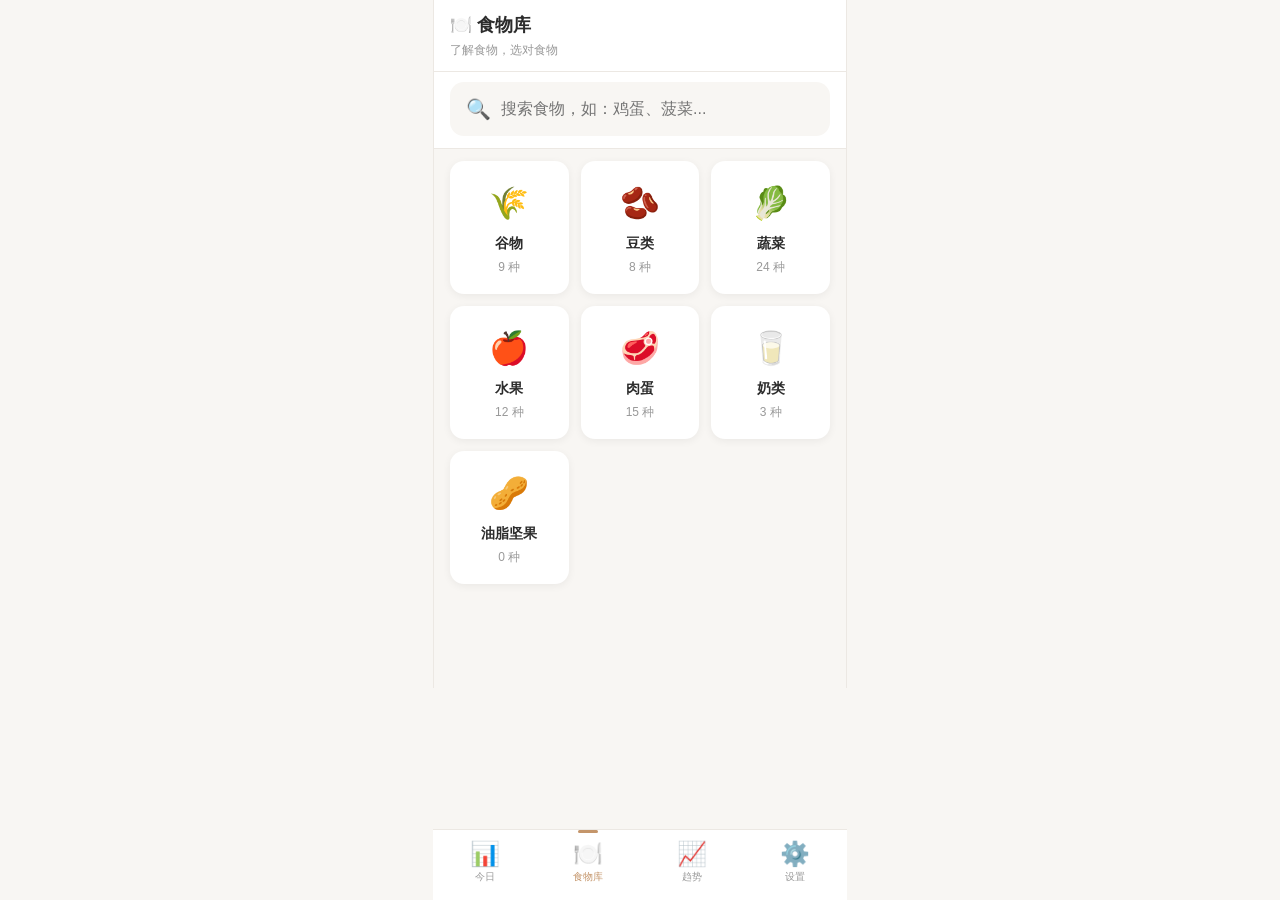
==== foods.html @ f94d0b9c "feat: foods library redesign + data validation - Redesigned foods.html: category cards with counts, " ====
<!DOCTYPE html>
<html lang="zh-CN">
<head>
<meta charset="UTF-8">
<meta name="viewport" content="width=device-width, initial-scale=1.0, maximum-scale=1.0, user-scalable=no">
<meta name="theme-color" content="#c4956a">
<link rel="manifest" href="./manifest.json">
<link rel="stylesheet" href="./src/common.css">
<title>母亲膳食管家 - 食物库</title>
<style>
.search-bar {
  background: var(--card);
  padding: 10px 16px 12px;
  border-bottom: 1px solid var(--border);
}
.search-input-wrap {
  display: flex; align-items: center; background: var(--bg);
  border-radius: 14px; padding: 12px 16px; gap: 10px;
}
.search-input-wrap .icon { font-size: 20px; color: var(--text-light); }
.search-input-wrap input {
  flex: 1; border: none; background: transparent;
  font-size: 16px; font-family: inherit; outline: none;
}
.content-area { padding: 12px 16px 24px; }

.cat-grid { display: grid; grid-template-columns: repeat(3, 1fr); gap: 12px; }
.cat-card {
  background: var(--card); border-radius: 14px; padding: 16px 10px;
  text-align: center; cursor: pointer; border: 2px solid transparent;
  transition: all 0.2s; box-shadow: var(--shadow);
}
.cat-card:active { transform: scale(0.97); }
.cat-card .emoji { font-size: 32px; display: block; margin-bottom: 6px; }
.cat-card .name { font-size: 14px; font-weight: 600; margin-bottom: 4px; }
.cat-card .count { font-size: 12px; color: var(--text-light); }

.list-header {
  display: flex; align-items: center; gap: 8px; margin-bottom: 12px;
}
.list-header button {
  background: var(--bg); border: none; padding: 8px 14px;
  border-radius: 10px; font-size: 14px; color: var(--text);
  cursor: pointer; font-family: inherit;
}
.list-header .cat-name { font-size: 15px; font-weight: 600; }

.filter-bar {
  display: flex; gap: 8px; margin-bottom: 14px; flex-wrap: wrap;
}
.filter-pill {
  padding: 8px 14px; border-radius: 18px; border: 1px solid var(--border);
  background: var(--bg); font-size: 13px; cursor: pointer;
  font-family: inherit; transition: all 0.2s; white-space: nowrap;
  display: flex; align-items: center; gap: 4px;
}
.filter-pill.active {
  background: var(--primary); color: white; border-color: var(--primary); font-weight: 600;
}
.filter-pill .arrow { font-size: 11px; }
.filter-explain {
  font-size: 12px; color: var(--text-light); margin-bottom: 12px;
  padding: 8px 12px; background: var(--primary-light); border-radius: 8px;
}

.food-card {
  background: var(--card); border-radius: 16px; padding: 16px;
  margin-bottom: 12px; box-shadow: var(--shadow); cursor: pointer;
  transition: transform 0.2s;
}
.food-card:active { transform: scale(0.98); }
.food-card-top { display: flex; justify-content: space-between; align-items: flex-start; margin-bottom: 8px; }
.food-name { font-size: 16px; font-weight: 700; }
.food-kcal { font-size: 13px; color: var(--text-light); text-align: right; }
.food-kcal .num { font-size: 16px; font-weight: 600; color: var(--text); display: block; }

.food-badges { display: flex; gap: 5px; flex-wrap: wrap; margin-bottom: 6px; }
.food-badge {
  font-size: 11px; padding: 2px 8px; border-radius: 9px;
  background: var(--bg); color: var(--text-light);
}
.food-badge.danger { background: #ffebee; color: var(--danger); font-weight: 600; }
.food-badge.warning { background: #fff3e0; color: var(--warning); font-weight: 600; }
.food-badge.safe { background: #e8f5e9; color: var(--safe); font-weight: 600; }

.food-select-btn {
  display: inline-block; padding: 8px 16px; border-radius: 14px;
  background: var(--primary); color: white; border: none;
  font-size: 14px; font-weight: 600; cursor: pointer; font-family: inherit;
  margin-top: 8px;
}
.food-select-btn:active { background: var(--primary-dark); }
.food-bars { display: flex; gap: 3px; align-items: flex-end; height: 22px; }
.food-bar { flex: 1; border-radius: 3px 3px 0 0; max-width: 30px; transition: height 0.3s; }
.food-bar-legend { display: flex; gap: 3px; margin-top: 4px; } .food-bar-legend span { flex: 1; max-width: 30px; text-align: center; font-size: 10px; color: var(--text-light); }

.empty-state { text-align: center; padding: 40px 20px; color: var(--text-light); }
.empty-state .icon { font-size: 48px; margin-bottom: 12px; }
.empty-state p { font-size: 14px; }

/* Food detail modal */
.modal-overlay {
  position: fixed; inset: 0; background: rgba(0,0,0,0.5); z-index: 200;
  display: flex; align-items: flex-end; justify-content: center;
  opacity: 0; visibility: hidden; transition: all 0.3s;
}
.modal-overlay.show { opacity: 1; visibility: visible; }
.modal-content {
  background: var(--card); border-radius: 24px 24px 0 0; width: 100%;
  max-height: 85vh; overflow-y: auto; padding: 20px 16px 32px;
  transform: translateY(100%); transition: transform 0.3s ease;
}
.modal-overlay.show .modal-content { transform: translateY(0); }
.modal-header { display: flex; justify-content: space-between; align-items: center; margin-bottom: 20px; }
.modal-title { font-size: 18px; font-weight: 700; }
.modal-close {
  width: 36px; height: 36px; border-radius: 50%; background: var(--bg);
  border: none; font-size: 20px; cursor: pointer;
  display: flex; align-items: center; justify-content: center;
}
.nutrient-detail-list { margin-bottom: 20px; }
.nutrient-detail-item {
  display: flex; justify-content: space-between; align-items: center;
  padding: 12px 0; border-bottom: 1px solid var(--border);
}
.nutrient-detail-item:last-child { border-bottom: none; }
.nutrient-detail-name { display: flex; align-items: center; gap: 8px; font-size: 15px; }
.nutrient-detail-value { font-size: 15px; color: var(--text-light); }
.nutrient-detail-value .num { font-weight: 700; color: var(--text); }

/* New food search */
.new-food-form {
  background: var(--card); border-radius: 16px; padding: 20px; box-shadow: var(--shadow);
}
.new-food-form h3 { font-size: 16px; margin-bottom: 14px; }
.form-row { display: flex; align-items: center; gap: 10px; margin-bottom: 12px; }
.form-row label { font-size: 14px; width: 60px; flex-shrink: 0; color: var(--text-light); }
.form-row input {
  flex: 1; padding: 10px 12px; border: 1px solid var(--border);
  border-radius: 10px; font-size: 15px; font-family: inherit;
}
.btn-row { display: flex; gap: 10px; margin-top: 16px; }
.btn-row button {
  flex: 1; padding: 14px; border-radius: 14px; border: none;
  font-size: 16px; font-weight: 600; cursor: pointer; font-family: inherit;
}
.btn-calc { background: var(--primary); color: white; }
.btn-reset { background: var(--bg); color: var(--text); }
.result-preview {
  background: var(--bg); border-radius: 14px; padding: 16px; margin-top: 16px;
}
.result-preview h4 { font-size: 14px; margin-bottom: 10px; color: var(--text-light); }
.result-grid { display: grid; grid-template-columns: repeat(3, 1fr); gap: 8px; }
.result-item { text-align: center; padding: 10px 4px; background: var(--card); border-radius: 10px; }
.result-item .val { font-size: 16px; font-weight: 700; }
.result-item .lbl { font-size: 11px; color: var(--text-light); margin-top: 2px; }

@media (min-width: 768px) {
  .modal-overlay { align-items: center; }
  .modal-content { border-radius: 24px; max-width: 400px; max-height: 90vh; }
}
</style>
</head>
<body>

<div class="header">
  <div class="header-title">🍽️ 食物库</div>
  <div class="header-sub" id="headerSub">了解食物，选对食物</div>
</div>

<div class="search-bar">
  <div class="search-input-wrap">
    <span class="icon">🔍</span>
    <input type="text" id="searchInput" placeholder="搜索食物，如：鸡蛋、菠菜..." oninput="onSearch(this.value)">
  </div>
</div>

<div class="content-area" id="contentArea"></div>

<div class="modal-overlay" id="foodModal" onclick="closeModal(event)">
  <div class="modal-content" onclick="event.stopPropagation()">
    <div class="modal-header">
      <div class="modal-title" id="modalTitle">食物详情</div>
      <button class="modal-close" onclick="closeModal()">✕</button>
    </div>
    <div id="modalBody"></div>
  </div>
</div>

<div class="tab-bar">
  <button class="tab-item" onclick="goPage('index.html')"><span class="icon">📊</span>今日</button>
  <button class="tab-item active" onclick="goPage('foods.html')"><span class="icon">🍽️</span>食物库</button>
  <button class="tab-item" onclick="goPage('stats.html')"><span class="icon">📈</span>趋势</button>
  <button class="tab-item" onclick="goPage('settings.html')"><span class="icon">⚙️</span>设置</button>
</div>

<script src="./src/db.js" defer></script>
<script src="./src/foods_data.js" defer></script>
<script src="./src/common.js" defer></script>
<script src="./src/data-service.js" defer></script>
<script>
let escapeHtml, goPage, getCategoryName, CATEGORY_ICONS;
let DataService;

let allFoods = [];
let currentLimits = {};
let currentCategory = null;  // null = showing category grid
let activeFilter = null;     // 'kidney' | 'oxalate' | 'purine' | 'potassium' | null
let sortAsc = false;         // sort direction
let searchKeyword = '';
let selectMode = false;
let recentFoodIds = new Set(); // IDs of foods eaten in last 30 days

function CATEGORY_MAP() {
  return { '谷物':'grain', '豆类':'beans', '蔬菜':'vegetable', '水果':'fruit', '肉蛋':'meat', '奶类':'dairy', '油脂坚果':'nuts' };
}

function kidneyScore(food) {
  const ox = (food.oxalate_mg || 0) / 200 * 50;
  const ph = (food.phosphorus_mg || 0) / 300 * 30;
  const pu = (food.purine_mg || 0) / 200 * 20;
  return Math.round(ox + ph + pu);
}

function getBadges(food) {
  const b = [];
  if ((food.oxalate_mg || 0) >= 100) b.push({ t: '高草酸', c: 'danger' });
  if ((food.purine_mg || 0) >= 150) b.push({ t: '高嘌呤', c: 'danger' });
  if ((food.potassium_mg || 0) >= 300) b.push({ t: '高钾', c: 'warning' });
  if ((food.phosphorus_mg || 0) >= 200) b.push({ t: '高磷', c: 'warning' });
  const isGood = (food.oxalate_mg || 0) < 50 && (food.purine_mg || 0) < 100 && (food.phosphorus_mg || 0) < 150;
  if (isGood) b.push({ t: '护肾', c: 'safe' });
  return b;
}

async function onSearch(value) {
  searchKeyword = value.trim();
  await render();
}

function selectCategory(catId) {
  currentCategory = catId;
  activeFilter = null;
  sortAsc = false;
  render();
}

function backToCategories() {
  currentCategory = null;
  activeFilter = null;
  sortAsc = false;
  searchKeyword = '';
  document.getElementById('searchInput').value = '';
  render();
}

function toggleFilter(filterId) {
  if (activeFilter === filterId) {
    sortAsc = !sortAsc;
  } else {
    activeFilter = filterId;
    sortAsc = (filterId === 'kidney');
  }
  render();
}

function clearFilter() {
  activeFilter = null;
  sortAsc = false;
  render();
}

async function render() {
  const container = document.getElementById('contentArea');
  if (!allFoods.length) {
    allFoods = await DataService.getFoods();
    const recents = await DataService.getRecentFoods({ days: 30 });
    recentFoodIds = new Set(recents.map(r => r.food.id));
  }

  // Search with no local results -> API
  if (searchKeyword) {
    const kw = searchKeyword.toLowerCase();
    const matches = allFoods.filter(f => f.name.toLowerCase().includes(kw));
    if (matches.length === 0) {
      await renderNewFoodSearch(container, searchKeyword);
      return;
    }
    // Filter and prioritize not-recently-eaten
    const sorted = [...matches].sort((a, b) => {
      const aRecent = recentFoodIds.has(a.id) ? 1 : 0;
      const bRecent = recentFoodIds.has(b.id) ? 1 : 0;
      return aRecent - bRecent;
    });
    if (currentCategory) {
      const catId = getCategoryName ? getCategoryName(currentCategory) : currentCategory;
      currentCategory = null; // show all matching, not category-filtered
    }
    activeFilter = null;
    container.innerHTML = renderFoodList(sorted);
    return;
  }

  // Showing category grid
  if (!currentCategory) {
    const cats = ['grain', 'beans', 'vegetable', 'fruit', 'meat', 'dairy', 'nuts'];
    const cm = CATEGORY_MAP();
    const counts = {};
    allFoods.forEach(f => {
      const cid = f.category_id || cm[f.category] || f.category;
      counts[cid] = (counts[cid] || 0) + 1;
    });
    const icons = CATEGORY_ICONS || {};
    const getName = getCategoryName || (id => id);
    container.innerHTML = `
      <div class="cat-grid">
        ${cats.map(cid => `
          <div class="cat-card" onclick="selectCategory('${escapeHtml(cid)}')">
            <span class="emoji">${escapeHtml(icons[cid] || '🍽️')}</span>
            <div class="name">${escapeHtml(getName(cid))}</div>
            <div class="count">${counts[cid] || 0} 种</div>
          </div>
        `).join('')}
      </div>
    `;
    return;
  }

  // Showing food list within a category
  const cm = CATEGORY_MAP();
  let foods = allFoods.filter(f => {
    const cid = f.category_id || cm[f.category] || f.category;
    return cid === currentCategory;
  });

  const getName = getCategoryName || (id => id);
  const icons = CATEGORY_ICONS || {};

  // Apply filter
  if (activeFilter === 'kidney') {
    foods = foods.filter(f => (f.oxalate_mg || 0) < 50 && (f.purine_mg || 0) < 100 && (f.phosphorus_mg || 0) < 150);
    foods.sort((a, b) => sortAsc ? kidneyScore(b) - kidneyScore(a) : kidneyScore(a) - kidneyScore(b));
  } else if (activeFilter === 'oxalate') {
    foods = foods.filter(f => (f.oxalate_mg || 0) >= 100);
    foods.sort((a, b) => sortAsc ? (a.oxalate_mg || 0) - (b.oxalate_mg || 0) : (b.oxalate_mg || 0) - (a.oxalate_mg || 0));
  } else if (activeFilter === 'purine') {
    foods = foods.filter(f => (f.purine_mg || 0) >= 150);
    foods.sort((a, b) => sortAsc ? (a.purine_mg || 0) - (b.purine_mg || 0) : (b.purine_mg || 0) - (a.purine_mg || 0));
  } else if (activeFilter === 'potassium') {
    foods = foods.filter(f => (f.potassium_mg || 0) >= 300);
    foods.sort((a, b) => sortAsc ? (a.potassium_mg || 0) - (b.potassium_mg || 0) : (b.potassium_mg || 0) - (a.potassium_mg || 0));
  }

  const filterBar = `
    <div class="filter-bar">
      <button class="filter-pill ${!activeFilter ? 'active' : ''}" onclick="clearFilter()">全部</button>
      <button class="filter-pill ${activeFilter === 'kidney' ? 'active' : ''}" onclick="toggleFilter('kidney')">
        ✅护肾${activeFilter === 'kidney' ? (sortAsc ? '<span class="arrow">↑</span>' : '<span class="arrow">↓</span>') : ''}
      </button>
      <button class="filter-pill ${activeFilter === 'oxalate' ? 'active' : ''}" onclick="toggleFilter('oxalate')">
        ⚠️高草酸${activeFilter === 'oxalate' ? (sortAsc ? '<span class="arrow">↑</span>' : '<span class="arrow">↓</span>') : ''}
      </button>
      <button class="filter-pill ${activeFilter === 'purine' ? 'active' : ''}" onclick="toggleFilter('purine')">
        🧬高嘌呤${activeFilter === 'purine' ? (sortAsc ? '<span class="arrow">↑</span>' : '<span class="arrow">↓</span>') : ''}
      </button>
      <button class="filter-pill ${activeFilter === 'potassium' ? 'active' : ''}" onclick="toggleFilter('potassium')">
        ⚡高钾${activeFilter === 'potassium' ? (sortAsc ? '<span class="arrow">↑</span>' : '<span class="arrow">↓</span>') : ''}
      </button>
    </div>
    ${activeFilter ? `<div class="filter-explain">${{
      kidney: '✅ 护肾标准：草酸<50mg + 嘌呤<100mg + 磷<150mg（每100g），三项都低才算护肾食物',
      oxalate: '⚠️ 高草酸：含量 ≥ 100mg/100g，肾结石风险人群需控制',
      purine: '🧬 高嘌呤：含量 ≥ 150mg/100g，痛风/高尿酸人群需注意',
      potassium: '⚡ 高钾：含量 ≥ 300mg/100g，肾功能不全者需限制钾摄入'
    }[activeFilter] || ''}</div>` : ''}
  `;

  container.innerHTML = `
    <div class="list-header">
      <button onclick="backToCategories()">‹ 返回</button>
      <span class="cat-name">${escapeHtml(icons[currentCategory] || '')} ${escapeHtml(getName(currentCategory))} · ${foods.length} 种</span>
    </div>
    ${filterBar}
    ${renderFoodList(foods)}
  `;
}

function renderFoodList(foods) {
  if (!foods.length) {
    return '<div class="empty-state"><div class="icon">📭</div><p>该筛选下暂无食物</p></div>';
  }
  return foods.map(food => {
    const badges = getBadges(food).map(b => `<span class="food-badge ${b.c}">${escapeHtml(b.t)}</span>`).join('');
    const maxV = Math.max(
      food.protein_g || 0, (food.oxalate_mg || 0) / 2, (food.potassium_mg || 0) / 10,
      (food.phosphorus_mg || 0) / 10, (food.purine_mg || 0) / 5, (food.calcium_mg || 0) / 10, 1
    );
    const bars = [
      { v: food.protein_g || 0, c: 'var(--n-protein)', l: '蛋' },
      { v: (food.potassium_mg || 0) / 10, c: 'var(--n-potassium)', l: '钾' },
      { v: (food.phosphorus_mg || 0) / 10, c: 'var(--n-phosphorus)', l: '磷' },
      { v: (food.calcium_mg || 0) / 10, c: 'var(--n-calcium)', l: '钙' },
      { v: (food.oxalate_mg || 0) / 2, c: 'var(--n-oxalate)', l: '草' },
      { v: (food.purine_mg || 0) / 5, c: 'var(--n-purine)', l: '嘌' }
    ];
    const barsHtml = bars.map(b => {
      const h = maxV > 0 ? Math.max(4, (b.v / maxV) * 22) : 4;
      return `<div class="food-bar" style="height:${h}px;background:${b.c};" title="${Math.round(b.v)}"></div>`;
    }).join('');

    return `
      <div class="food-card" onclick="showFoodDetail('${escapeHtml(food.id)}')">
        <div class="food-card-top">
          <div>
            <div class="food-name">${escapeHtml(food.emoji || '🍽️')} ${escapeHtml(food.name)}</div>
            ${badges ? `<div class="food-badges">${badges}</div>` : ''}
          </div>
          <div class="food-kcal"><span class="num">${escapeHtml(String(food.kcal || 0))}</span> kcal</div>
        </div>
        <div class=food-bars>${barsHtml}</div>
        ${selectMode ? `<button class="food-select-btn" onclick="event.stopPropagation();selectForAdd('${escapeHtml(food.id)}')">+ 选这个</button>` : ''}
        <div class="food-bar-legend">${bars.map(b => '<span style="color:' + b.c + '">●' + b.l + '</span>').join('')}</div>
      </div>
    `;
  }).join('');
}

async function renderNewFoodSearch(container, keyword) {
  container.innerHTML = `<div class="empty-state"><div class="icon">🔍</div><p>正在查询「${escapeHtml(keyword)}」的营养数据…</p></div>`;

  try {
    const url = `https://world.openfoodfacts.org/cgi/search.pl?search_terms=${encodeURIComponent(keyword)}&search_simple=1&json=1&page_size=3&fields=product_name,nutriments`;
    const resp = await fetch(url);
    if (!resp.ok) throw new Error('API failed');
    const data = await resp.json();
    const product = (data.products || []).find(p => {
      const n = p.nutriments || {};
      return n.proteins_100g || n['energy-kcal_100g'];
    });

    if (product) {
      const n = product.nutriments || {};
      const vals = [
        { l: '蛋白质', u: 'g', v: n.proteins_100g || 0, lim: currentLimits.protein || 50, i: '💪' },
        { l: '脂肪', u: 'g', v: n.fat_100g || 0, lim: 60, i: '🧈' },
        { l: '碳水', u: 'g', v: n.carbohydrates_100g || 0, lim: 250, i: '🍚' },
        { l: '热量', u: 'kcal', v: n['energy-kcal_100g'] || 0, lim: 2000, i: '🔥' },
        { l: '钾', u: 'mg', v: (n.potassium_100g || 0) * 1000, lim: currentLimits.potassium || 2500, i: '⚡' },
        { l: '钙', u: 'mg', v: (n.calcium_100g || 0) * 1000, lim: currentLimits.calcium || 800, i: '🥛' },
      ];
      container.innerHTML = `
        <div class="new-food-form">
          <h3>🔍 「${escapeHtml(keyword)}」营养数据</h3>
          <p style="font-size:13px;color:var(--text-light);margin-bottom:16px;">数据来源：Open Food Facts · 每100g估算值</p>
          <div class="result-grid">
            ${vals.map(v => {
              const pct = v.lim > 0 ? (v.v / v.lim * 100) : 0;
              const color = pct > 80 ? 'var(--danger)' : pct > 50 ? 'var(--warning)' : 'var(--text)';
              return `<div class="result-item"><div class="val" style="color:${color}">${Math.round(v.v)}${v.u}</div><div class="lbl">${v.i} ${v.l} ${pct > 0 ? Math.round(pct) + '%' : ''}</div></div>`;
            }).join('')}
          </div>
        </div>
      `;
    } else {
      throw new Error('No data');
    }
  } catch (e) {
    container.innerHTML = `
      <div class="new-food-form">
        <h3>🔍 未收录「${escapeHtml(keyword)}」</h3>
        <p style="font-size:14px;color:var(--text-light);margin-bottom:16px;">请手动输入每100g的营养成分</p>
        <div class="form-row"><label>蛋白质</label><input type="number" id="nfProtein" placeholder="g" step="0.1"></div>
        <div class="form-row"><label>钾</label><input type="number" id="nfPotassium" placeholder="mg" step="1"></div>
        <div class="form-row"><label>磷</label><input type="number" id="nfPhosphorus" placeholder="mg" step="1"></div>
        <div class="form-row"><label>钙</label><input type="number" id="nfCalcium" placeholder="mg" step="1"></div>
        <div class="form-row"><label>草酸</label><input type="number" id="nfOxalate" placeholder="mg" step="1"></div>
        <div class="form-row"><label>嘌呤</label><input type="number" id="nfPurine" placeholder="mg" step="1"></div>
        <div class="btn-row">
          <button class="btn-reset" onclick="document.querySelectorAll('.new-food-form input').forEach(i=>i.value='');document.getElementById('newFoodResult').innerHTML=''">清空</button>
          <button class="btn-calc" onclick="calcManual('${escapeHtml(keyword)}')">查看营养分布</button>
        </div>
        <div id="newFoodResult"></div>
      </div>
    `;
  }
}

function calcManual(name) {
  const items = [
    { k: 'nfProtein', l: '蛋白质', u: 'g', lim: currentLimits.protein || 50, i: '💪' },
    { k: 'nfPotassium', l: '钾', u: 'mg', lim: currentLimits.potassium || 2500, i: '⚡' },
    { k: 'nfPhosphorus', l: '磷', u: 'mg', lim: currentLimits.phosphorus || 1000, i: '🦴' },
    { k: 'nfCalcium', l: '钙', u: 'mg', lim: currentLimits.calcium || 800, i: '🥛' },
    { k: 'nfOxalate', l: '草酸', u: 'mg', lim: currentLimits.oxalate || 200, i: '⚠️' },
    { k: 'nfPurine', l: '嘌呤', u: 'mg', lim: currentLimits.purine || 300, i: '🧬' },
  ];
  const r = document.getElementById('newFoodResult');
  r.innerHTML = `
    <div class="result-preview">
      <h4>📊 ${escapeHtml(name)} 每100g营养分析</h4>
      <div class="result-grid">
        ${items.map(item => {
          const v = parseFloat(document.getElementById(item.k)?.value) || 0;
          const pct = item.lim > 0 ? (v / item.lim * 100) : 0;
          const color = pct > 80 ? 'var(--danger)' : pct > 50 ? 'var(--warning)' : 'var(--text)';
          return `<div class="result-item"><div class="val" style="color:${color}">${v}${item.u}</div><div class="lbl">${item.i} ${item.l} ${pct > 0 ? Math.round(pct) + '%' : ''}</div></div>`;
        }).join('')}
      </div>
    </div>
    ${activeFilter ? `<div class="filter-explain">${{
      kidney: '✅ 护肾标准：草酸<50mg + 嘌呤<100mg + 磷<150mg（每100g），三项都低才算护肾食物',
      oxalate: '⚠️ 高草酸：含量 ≥ 100mg/100g，肾结石风险人群需控制',
      purine: '🧬 高嘌呤：含量 ≥ 150mg/100g，痛风/高尿酸人群需注意',
      potassium: '⚡ 高钾：含量 ≥ 300mg/100g，肾功能不全者需限制钾摄入'
    }[activeFilter] || ''}</div>` : ''}
  `;
}

async function showFoodDetail(foodId) {
  const food = await DataService.getFoodById(foodId);
  if (!food) return;
  const modal = document.getElementById('foodModal');
  document.getElementById('modalTitle').textContent = (food.emoji || '🍽️') + ' ' + food.name;

  const nutrients = [
    { key: 'protein', name: '蛋白质', unit: 'g', value: food.protein_g || 0, icon: '💪' },
    { key: 'potassium', name: '钾', unit: 'mg', value: food.potassium_mg || 0, icon: '⚡' },
    { key: 'phosphorus', name: '磷', unit: 'mg', value: food.phosphorus_mg || 0, icon: '🦴' },
    { key: 'calcium', name: '钙', unit: 'mg', value: food.calcium_mg || 0, icon: '🥛' },
    { key: 'oxalate', name: '草酸', unit: 'mg', value: food.oxalate_mg || 0, icon: '⚠️' },
    { key: 'purine', name: '嘌呤', unit: 'mg', value: food.purine_mg || 0, icon: '🧬' },
  ];

  let html = '<p style="font-size:13px;color:var(--text-light);margin-bottom:16px;">每100g（生重）的营养组成</p><div class="nutrient-detail-list">';
  nutrients.forEach(n => {
    html += `
      <div class="nutrient-detail-item">
        <span class="nutrient-detail-name"><span>${escapeHtml(n.icon)}</span> ${escapeHtml(n.name)}</span>
        <span class="nutrient-detail-value">
          <span class="num">${escapeHtml(String(n.value))}${escapeHtml(n.unit)}</span>
        </span>
      </div>
    `;
  });
  html += '</div>';
  const srcLabel = { CFCT: '中国食物成分表', USDA: 'USDA FoodData Central', PUB: '已发表研究', EST: '估算值' };
  html += `<p style="font-size:12px;color:var(--text-light);text-align:center;margin-top:8px;">数据来源：${srcLabel[food.source] || '未知'}</p>`;

  document.getElementById('modalBody').innerHTML = html;
  modal.classList.add('show');
  document.body.style.overflow = 'hidden';
}

function closeModal(event) {
  if (event && event.target !== event.currentTarget) return;
  document.getElementById('foodModal').classList.remove('show');
  document.body.style.overflow = '';
}


function selectForAdd(foodId) {
  sessionStorage.setItem('selectedFoodId', foodId);
  goPage('add.html');
}

async function init() {
  ({ escapeHtml, goPage, getCategoryName, CATEGORY_ICONS } = window.App || {});
  DataService = window.DataService;
  await window.App.initApp();
  selectMode = new URLSearchParams(window.location.search).has('select');
  currentLimits = await DataService.getUserLimits();
  allFoods = await DataService.getFoods();
  const recents = await DataService.getRecentFoods({ days: 30 });
  recentFoodIds = new Set(recents.map(r => r.food.id));
  await render();
}

document.addEventListener('DOMContentLoaded', init);
</script>
</body>
</html>
---- src/common.css ----
/**
 * 母亲膳食管家 - 公共样式
 * 所有页面共享的基础变量、布局、Tab Bar、Header、分类条、空状态
 */

/* ===== 基础变量 ===== */
:root {
  --bg: #f8f6f3;
  --card: #ffffff;
  --text: #2c2c2c;
  --text-light: #999999;
  --border: #ece8e3;
  --safe: #4caf50;
  --warning: #ff9800;
  --danger: #f44336;
 --primary: #c4956a;
 --primary-light: #f0e6db;
 --primary-dark: #a67c52;
 --shadow: 0 2px 8px rgba(0,0,0,0.06);

  --n-protein: #4caf50;
  --n-oxalate: #f44336;
  --n-potassium: #ff9800;
  --n-phosphorus: #2196f3;
  --n-purine: #795548;
  --n-calcium: #9c27b0;
}

* { margin: 0; padding: 0; box-sizing: border-box; -webkit-tap-highlight-color: transparent; }

html {
  -webkit-text-size-adjust: 100%;
}

body {
  font-family: -apple-system, BlinkMacSystemFont, 'Segoe UI', Roboto, 'PingFang SC', 'Microsoft YaHei', sans-serif;
  background: var(--bg);
  color: var(--text);
  line-height: 1.5;
  padding-bottom: 80px;
  -webkit-font-smoothing: antialiased;
}

/* ===== 通用文字颜色 ===== */
.safe { color: var(--safe); }
.warning { color: var(--warning); }
.danger { color: var(--danger); }

/* ===== 头部 ===== */
.header {
  background: var(--card);
  padding: 12px 16px;
  border-bottom: 1px solid var(--border);
  position: sticky;
  top: 0;
  z-index: 10;
}

.header h1,
.header-title {
  font-size: 18px;
  font-weight: 700;
}

.header-sub {
  font-size: 12px;
  color: var(--text-light);
  margin-top: 2px;
}

/* 安全区域适配 */
@supports (padding-top: env(safe-area-inset-top)) {
  .header {
    padding-top: calc(12px + env(safe-area-inset-top));
  }
}

/* ===== 分类横向滚动 - 手机端不折行 ===== */
.category-scroll {
  display: flex;
  gap: 10px;
  padding: 12px 16px;
  overflow-x: auto;
  background: var(--card);
  border-bottom: 1px solid var(--border);
  -webkit-overflow-scrolling: touch;
  scrollbar-width: none;
}

.category-scroll::-webkit-scrollbar { display: none; }

.category-pill {
  flex-shrink: 0;
  display: flex;
  align-items: center;
  gap: 6px;
  padding: 8px 14px;
  border-radius: 20px;
  background: var(--bg);
  border: 1px solid var(--border);
  font-size: 13px;
  cursor: pointer;
  white-space: nowrap;
  transition: all 0.2s;
}

.category-pill .emoji { font-size: 16px; }

.category-pill.active {
  background: var(--primary);
  color: white;
  border-color: var(--primary);
}

/* ===== 底部导航 ===== */
.tab-bar {
  position: fixed;
  bottom: 0;
  left: 0;
  right: 0;
  background: var(--card);
  border-top: 1px solid var(--border);
  display: flex;
  justify-content: space-around;
  padding: 6px 0 12px;
  z-index: 100;
  padding-bottom: calc(12px + env(safe-area-inset-bottom));
}

.tab-item {
  text-align: center;
  padding: 4px 12px;
  font-size: 10px;
  color: var(--text-light);
  cursor: pointer;
  position: relative;
  border: none;
  background: none;
  font-family: inherit;
}

.tab-item .icon {
  font-size: 24px;
  display: block;
  margin-bottom: 2px;
}

.tab-item.active {
  color: var(--primary);
}

.tab-item.active::after {
  content: '';
  position: absolute;
  top: -6px;
  left: 50%;
  transform: translateX(-50%);
  width: 20px;
  height: 3px;
  background: var(--primary);
  border-radius: 2px;
}

/* ===== 空状态 ===== */
.empty-state {
  text-align: center;
  padding: 40px 20px;
  color: var(--text-light);
}

.empty-state .icon { font-size: 48px; margin-bottom: 12px; }
.empty-state p { font-size: 14px; }

/* ===== 响应式适配 ===== */
@media (min-width: 768px) {
  body {
    max-width: 414px;
    margin: 0 auto;
    border-left: 1px solid var(--border);
    border-right: 1px solid var(--border);
  }
  .tab-bar {
    max-width: 414px;
    left: 50%;
    transform: translateX(-50%);
  }
  .header { max-width: 414px; margin: 0 auto; }
}

/* ===== 通用按钮（可选） ===== */
.btn {
  border: none;
  border-radius: 14px;
  padding: 14px;
  font-size: 16px;
  font-weight: 600;
  cursor: pointer;
  font-family: inherit;
  transition: all 0.2s;
}

.btn-primary {
  background: var(--primary);
  color: white;
}

.btn-primary:active { transform: scale(0.98); background: var(--primary-dark); }

.btn-secondary {
  background: var(--bg);
  color: var(--text);
}
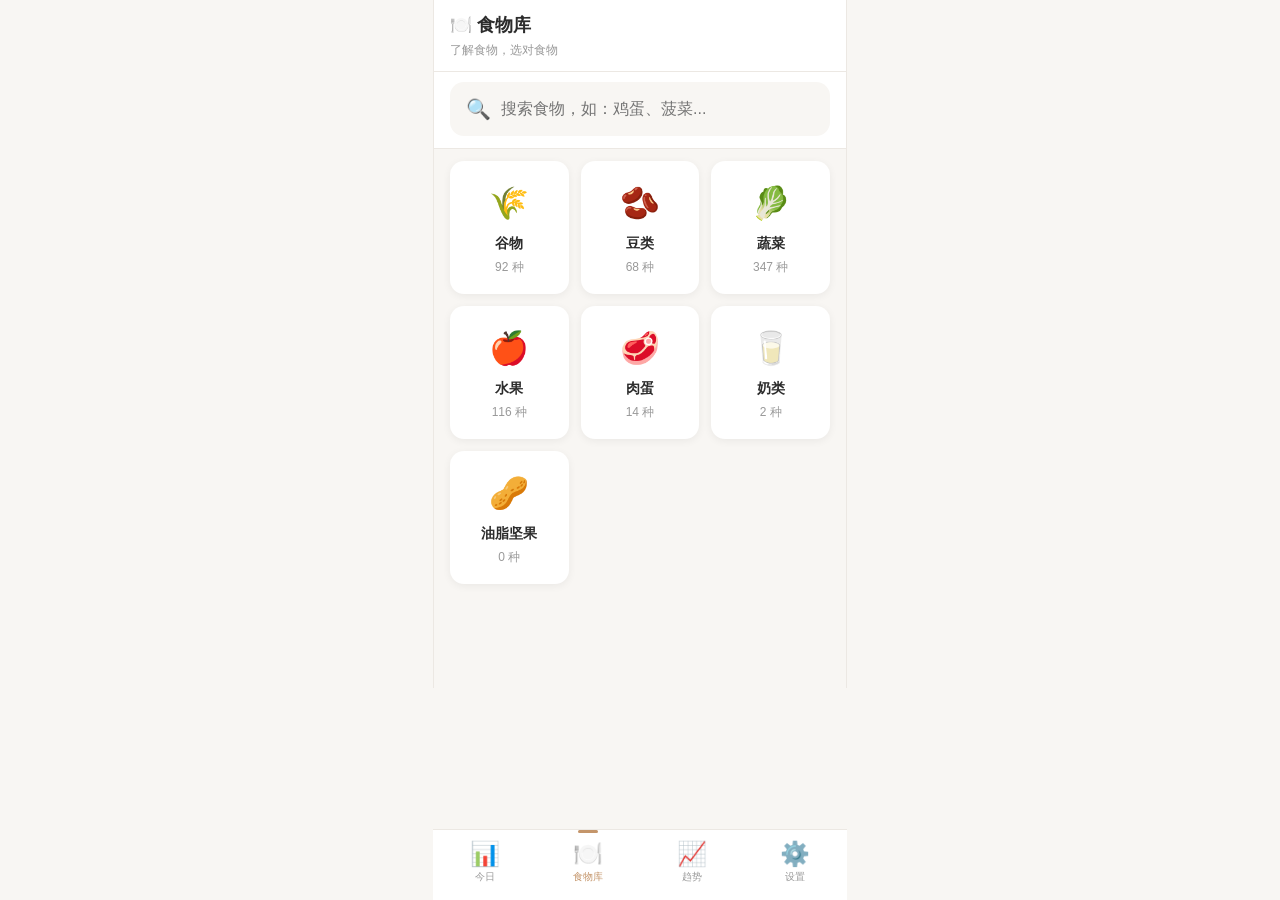
==== commit bb864499: "fix(foods): food detail modal with donut chart, global colors, remove stray CSS; bump SW v7" ====
--- a/foods.html
+++ b/foods.html
@@ -139,6 +139,11 @@
   flex: 1; padding: 10px 12px; border: 1px solid var(--border);
   border-radius: 10px; font-size: 15px; font-family: inherit;
 }
+.form-row select {
+  flex: 1; padding: 10px 12px; border: 1px solid var(--border);
+  border-radius: 10px; font-size: 15px; font-family: inherit;
+  background: var(--card); color: var(--text);
+}
 .btn-row { display: flex; gap: 10px; margin-top: 16px; }
 .btn-row button {
   flex: 1; padding: 14px; border-radius: 14px; border: none;
@@ -154,11 +159,105 @@
 .result-item { text-align: center; padding: 10px 4px; background: var(--card); border-radius: 10px; }
 .result-item .val { font-size: 16px; font-weight: 700; }
 .result-item .lbl { font-size: 11px; color: var(--text-light); margin-top: 2px; }
+.success-msg {
+  padding: 12px; background: #e8f5e9; color: #2e7d32;
+  border-radius: 10px; margin-top: 12px; font-size: 14px;
+}
+.error-msg {
+  padding: 12px; background: #ffebee; color: #c62828;
+  border-radius: 10px; margin-top: 12px; font-size: 14px;
+}
 
 @media (min-width: 768px) {
   .modal-overlay { align-items: center; }
   .modal-content { border-radius: 24px; max-width: 400px; max-height: 90vh; }
 }
+.pagination {
+  display: flex;
+  align-items: center;
+  justify-content: center;
+  gap: 8px;
+  padding: 20px 0 10px;
+}
+.page-btn {
+  padding: 10px 18px;
+  border-radius: 12px;
+  border: 1px solid var(--border);
+  background: var(--card);
+  font-size: 14px;
+  font-weight: 500;
+  color: var(--text);
+  cursor: pointer;
+  font-family: inherit;
+  transition: all 0.15s;
+  min-width: 80px;
+}
+.page-btn:active { background: var(--primary); color: white; border-color: var(--primary); }
+.page-btn[disabled] { opacity: 0.3; pointer-events: none; }
+.page-info {
+  font-size: 14px;
+  color: var(--text-light);
+  min-width: 80px;
+  text-align: center;
+  font-weight: 500;
+}
+
+.subcat-grid {
+  display: grid;
+  grid-template-columns: repeat(3, 1fr);
+  gap: 10px;
+  margin: 12px 0;
+}
+.subcat-card {
+  background: var(--card);
+  border-radius: 12px;
+  padding: 14px 8px;
+  text-align: center;
+  cursor: pointer;
+  border: 2px solid transparent;
+  box-shadow: var(--shadow);
+  transition: all 0.15s;
+}
+.subcat-card:active { transform: scale(0.97); }
+.subcat-card .emoji { font-size: 28px; display: block; margin-bottom: 4px; }
+.subcat-card .name { font-size: 13px; font-weight: 600; }
+.subcat-card .count { font-size: 11px; color: var(--text-light); margin-top: 2px; }
+.pie-chart-wrap {
+  display: flex;
+  align-items: center;
+  gap: 16px;
+  margin-bottom: 20px;
+  padding: 12px 0;
+  border-bottom: 1px solid var(--border);
+}
+.pie-chart-wrap svg { flex-shrink: 0; }
+.pie-legend {
+  flex: 1;
+  display: grid;
+  grid-template-columns: 1fr 1fr;
+  gap: 4px 12px;
+}
+.pie-legend-item {
+  display: flex;
+  align-items: center;
+  gap: 4px;
+  font-size: 12px;
+  color: var(--text);
+  line-height: 1.3;
+}
+.pie-legend-dot {
+  width: 10px;
+  height: 10px;
+  border-radius: 50%;
+  flex-shrink: 0;
+}
+.pie-legend-val {
+  font-weight: 600;
+  margin-left: auto;
+}
+
+
+
 </style>
 </head>
 <body>
@@ -194,10 +293,11 @@
   <button class="tab-item" onclick="goPage('settings.html')"><span class="icon">⚙️</span>设置</button>
 </div>
 
-<script src="./src/db.js" defer></script>
-<script src="./src/foods_data.js" defer></script>
-<script src="./src/common.js" defer></script>
-<script src="./src/data-service.js" defer></script>
+<script src="./src/db.js?v=2" defer></script>
+<script src="./src/foods_data.js?v=2" defer></script>
+<script src="./src/common.js?v=2" defer></script>
+<script src="./src/api-client.js" defer></script>
+<script src="./src/data-service.js?v=2" defer></script>
 <script>
 let escapeHtml, goPage, getCategoryName, CATEGORY_ICONS;
 let DataService;
@@ -205,11 +305,16 @@
 let allFoods = [];
 let currentLimits = {};
 let currentCategory = null;  // null = showing category grid
+let currentPage = 1;
+const PAGE_SIZE = 24;
+let currentSubcategory = null;
+
 let activeFilter = null;     // 'kidney' | 'oxalate' | 'purine' | 'potassium' | null
 let sortAsc = false;         // sort direction
 let searchKeyword = '';
 let selectMode = false;
 let recentFoodIds = new Set(); // IDs of foods eaten in last 30 days
+let searchTimeout = null;
 
 function CATEGORY_MAP() {
   return { '谷物':'grain', '豆类':'beans', '蔬菜':'vegetable', '水果':'fruit', '肉蛋':'meat', '奶类':'dairy', '油脂坚果':'nuts' };
@@ -234,14 +339,21 @@
 }
 
 async function onSearch(value) {
-  searchKeyword = value.trim();
-  await render();
+  clearTimeout(searchTimeout);
+  searchTimeout = setTimeout(() => {
+    searchKeyword = value.trim();
+    currentPage = 1;
+    render();
+  }, 400);
 }
 
 function selectCategory(catId) {
   currentCategory = catId;
   activeFilter = null;
   sortAsc = false;
+  currentPage = 1;
+  currentSubcategory = null;
+
   render();
 }
 
@@ -250,6 +362,9 @@
   activeFilter = null;
   sortAsc = false;
   searchKeyword = '';
+  currentPage = 1;
+  currentSubcategory = null;
+
   document.getElementById('searchInput').value = '';
   render();
 }
@@ -267,8 +382,27 @@
 function clearFilter() {
   activeFilter = null;
   sortAsc = false;
+  currentPage = 1;
+  currentSubcategory = null;
+
   render();
 }
+
+function selectSubcategory(sc) {
+  currentSubcategory = sc;
+  currentPage = 1;
+  activeFilter = null;
+  sortAsc = false;
+  render();
+}
+
+function backToSubcategories() {
+  currentSubcategory = null;
+  activeFilter = null;
+  render();
+}
+
+
 
 async function render() {
   const container = document.getElementById('contentArea');
@@ -282,8 +416,12 @@
   if (searchKeyword) {
     const kw = searchKeyword.toLowerCase();
     const matches = allFoods.filter(f => f.name.toLowerCase().includes(kw));
-    if (matches.length === 0) {
-      await renderNewFoodSearch(container, searchKeyword);
+   if (matches.length === 0) {
+      if (searchKeyword.length < 2) {
+        container.innerHTML = '<div class="empty-state"><div class="icon">🔍</div><p>请输入至少 2 个字继续搜索</p></div>';
+        return;
+      }
+      await renderNewFoodSearchAI(container, searchKeyword);
       return;
     }
     // Filter and prioritize not-recently-eaten
@@ -297,7 +435,14 @@
       currentCategory = null; // show all matching, not category-filtered
     }
     activeFilter = null;
-    container.innerHTML = renderFoodList(sorted);
+    const totalResults = sorted.length;
+    const totalPages = Math.ceil(totalResults / PAGE_SIZE) || 1;
+    if (currentPage > totalPages) currentPage = totalPages;
+    const startIdx = (currentPage - 1) * PAGE_SIZE;
+    const pageSlice = sorted.slice(startIdx, startIdx + PAGE_SIZE);
+    container.innerHTML = renderFoodList(pageSlice) + renderPagination(totalResults);
+    return;
+
     return;
   }
 
@@ -326,11 +471,61 @@
     return;
   }
 
-  // Showing food list within a category
+  // Showing subcategory grid (when no subcategory selected)
+  if (!currentSubcategory && !activeFilter) {
+    const scFoods = allFoods.filter(f => {
+      const cid = f.category_id || (CATEGORY_MAP())[f.category] || f.category;
+      return cid === currentCategory;
+    });
+    const scGroups = {};
+    scFoods.forEach(f => {
+      const sc = f.subcategory || 'other';
+      if (!scGroups[sc]) {
+        scGroups[sc] = { count: 0, name: f.subcategory_name || '\u5176\u4ed6', emoji: f.subcategory_emoji || '🍽️' };
+      }
+      scGroups[sc].count++;
+    });
+    // 当没有细分子类时，直接展示食物列表
+    if (Object.keys(scGroups).length === 1 && scGroups['other']) {
+      currentSubcategory = 'other';
+      await render();
+      return;
+    }
+    const filterBarSC = `
+      <div class="filter-bar">
+        <button class="filter-pill" onclick="clearFilter()">\u5168\u90e8</button>
+        <button class="filter-pill" onclick="toggleFilter('kidney')">\u2705\u62a4\u80be</button>
+        <button class="filter-pill" onclick="toggleFilter('oxalate')">\u26a0\ufe0f\u9ad8\u8349\u9178</button>
+        <button class="filter-pill" onclick="toggleFilter('purine')">🧬\u9ad8\u560c\u5464</button>
+        <button class="filter-pill" onclick="toggleFilter('potassium')">\u26a1\u9ad8\u94be</button>
+      </div>
+    `;
+    const getNameSC = getCategoryName || (id => id);
+    const iconsSC = CATEGORY_ICONS || {};
+    container.innerHTML = `
+      <div class="list-header">
+        <button onclick="backToCategories()">\u2039 \u8fd4\u56de</button>
+        <span class="cat-name">${escapeHtml(iconsSC[currentCategory] || '')} ${escapeHtml(getNameSC(currentCategory))} \u00b7 ${scFoods.length} \u79cd</span>
+      </div>
+      ${filterBarSC}
+      <div class="subcat-grid">
+        ${Object.entries(scGroups).sort((a,b) => b[1].count - a[1].count).map(([sc, info]) => `
+          <div class="subcat-card" onclick="selectSubcategory('${escapeHtml(sc)}')">
+            <span class="emoji">${escapeHtml(info.emoji)}</span>
+            <div class="name">${escapeHtml(info.name)}</div>
+            <div class="count">${info.count} \u79cd</div>
+          </div>
+        `).join('')}
+      </div>
+    `;
+    return;
+  }
+
   const cm = CATEGORY_MAP();
   let foods = allFoods.filter(f => {
     const cid = f.category_id || cm[f.category] || f.category;
-    return cid === currentCategory;
+    const fsc = f.subcategory || 'other';
+    return cid === currentCategory && (!currentSubcategory || fsc === currentSubcategory);
   });
 
   const getName = getCategoryName || (id => id);
@@ -374,14 +569,20 @@
       potassium: '⚡ 高钾：含量 ≥ 300mg/100g，肾功能不全者需限制钾摄入'
     }[activeFilter] || ''}</div>` : ''}
   `;
+  const totalFoods = foods.length;
+  const totalPagesCat = Math.ceil(totalFoods / PAGE_SIZE) || 1;
+  if (currentPage > totalPagesCat) currentPage = totalPagesCat;
+  const startIdx = (currentPage - 1) * PAGE_SIZE;
+  const pageSlice = foods.slice(startIdx, startIdx + PAGE_SIZE);
 
   container.innerHTML = `
     <div class="list-header">
-      <button onclick="backToCategories()">‹ 返回</button>
-      <span class="cat-name">${escapeHtml(icons[currentCategory] || '')} ${escapeHtml(getName(currentCategory))} · ${foods.length} 种</span>
+      <button onclick="backToSubcategories()">‹ 返回</button>
+      <span class="cat-name">${escapeHtml(icons[currentCategory] || '')} ${escapeHtml(getName(currentCategory))} · ${totalFoods} 种</span>
     </div>
     ${filterBar}
-    ${renderFoodList(foods)}
+    ${renderFoodList(pageSlice)}
+    ${renderPagination(totalFoods)}
   `;
 }
 
@@ -425,11 +626,28 @@
   }).join('');
 }
 
+
+function renderPagination(total) {
+  const totalPages = Math.ceil(total / PAGE_SIZE) || 1;
+  if (totalPages <= 1) return '';
+  return '<div class="pagination">' +
+    '<button class="page-btn" onclick="changePage(' + (currentPage - 1) + ')"' + (currentPage <= 1 ? ' disabled' : '') + '>‹ 上一页</button>' +
+    '<span class="page-info">第 ' + currentPage + ' / ' + totalPages + ' 页</span>' +
+    '<button class="page-btn" onclick="changePage(' + (currentPage + 1) + ')"' + (currentPage >= totalPages ? ' disabled' : '') + '>下一页 ›</button>' +
+    '</div>';
+}
+
+function changePage(page) {
+  currentPage = page;
+  render();
+}
+
+
 async function renderNewFoodSearch(container, keyword) {
   container.innerHTML = `<div class="empty-state"><div class="icon">🔍</div><p>正在查询「${escapeHtml(keyword)}」的营养数据…</p></div>`;
 
   try {
-    const url = `https://world.openfoodfacts.org/cgi/search.pl?search_terms=${encodeURIComponent(keyword)}&search_simple=1&json=1&page_size=3&fields=product_name,nutriments`;
+    const url = `/api/food-search?keyword=${encodeURIComponent(keyword)}`;
     const resp = await fetch(url);
     if (!resp.ok) throw new Error('API failed');
     const data = await resp.json();
@@ -516,6 +734,65 @@
   `;
 }
 
+
+async function queryFoodAI(foodName) {
+  try {
+    const resp = await fetch(`/api/query-food?name=${encodeURIComponent(foodName)}`);
+    if (!resp.ok) throw new Error('API failed');
+    return await resp.json();
+  } catch (e) {
+    console.error('AI query failed:', e);
+    return null;
+  }
+}
+
+async function aiQueryTrace(foodId, foodName) {
+  const result = await queryFoodAI(foodName);
+  if (result && !result.error) {
+    showFoodDetail(foodId);
+  } else {
+    alert('AI 查询失败，请稍后重试');
+  }
+}
+
+
+function getNutrientColor(key) {
+  const map = {
+    protein: 'var(--n-protein)',
+    potassium: 'var(--n-potassium)',
+    phosphorus: 'var(--n-phosphorus)',
+    calcium: 'var(--n-calcium)',
+    oxalate: 'var(--n-oxalate)',
+    purine: 'var(--n-purine)'
+  };
+  return map[key] || '#999';
+}
+
+function renderDonutChart(nutrients) {
+  // 统一换算为 mg，让饼图反映各营养素的相对含量
+  const items = nutrients.map(n => {
+    let val = n.value;
+    if (n.unit === 'g') val *= 1000;
+    return { key: n.key, name: n.name, color: n.color, value: val, display: n.value, unit: n.unit };
+  });
+  const total = items.reduce((s, n) => s + n.value, 0) || 1;
+  const r = 54, cx = 70, cy = 70;
+  const circ = 2 * Math.PI * r;
+  let offset = 0;
+  let svg = '<svg width="140" height="140" viewBox="0 0 140 140">';
+  items.forEach(n => {
+    const pct = n.value / total;
+    const len = pct * circ;
+    svg += '<circle cx="' + cx + '" cy="' + cy + '" r="' + r + '" fill="none" stroke="' + escapeHtml(n.color) + '" stroke-width="26" stroke-dasharray="' + len + ' ' + (circ - len) + '" stroke-dashoffset="' + (-offset) + '" transform="rotate(-90 ' + cx + ' ' + cy + ')"/>';
+    offset += len;
+  });
+  svg += '<circle cx="' + cx + '" cy="' + cy + '" r="32" fill="var(--card)"/>';
+  svg += '<text x="' + cx + '" y="' + (cy - 3) + '" text-anchor="middle" font-size="18" font-weight="700" fill="var(--text)">100%</text>';
+  svg += '<text x="' + cx + '" y="' + (cy + 14) + '" text-anchor="middle" font-size="11" fill="var(--text-light)">组成</text>';
+  svg += '</svg>';
+  return svg;
+}
+
 async function showFoodDetail(foodId) {
   const food = await DataService.getFoodById(foodId);
   if (!food) return;
@@ -523,15 +800,20 @@
   document.getElementById('modalTitle').textContent = (food.emoji || '🍽️') + ' ' + food.name;
 
   const nutrients = [
-    { key: 'protein', name: '蛋白质', unit: 'g', value: food.protein_g || 0, icon: '💪' },
-    { key: 'potassium', name: '钾', unit: 'mg', value: food.potassium_mg || 0, icon: '⚡' },
-    { key: 'phosphorus', name: '磷', unit: 'mg', value: food.phosphorus_mg || 0, icon: '🦴' },
-    { key: 'calcium', name: '钙', unit: 'mg', value: food.calcium_mg || 0, icon: '🥛' },
-    { key: 'oxalate', name: '草酸', unit: 'mg', value: food.oxalate_mg || 0, icon: '⚠️' },
-    { key: 'purine', name: '嘌呤', unit: 'mg', value: food.purine_mg || 0, icon: '🧬' },
+    { key: 'protein', name: '蛋白质', unit: 'g', value: food.protein_g || 0, color: getNutrientColor('protein'), icon: '💪' },
+    { key: 'potassium', name: '钾', unit: 'mg', value: food.potassium_mg || 0, color: getNutrientColor('potassium'), icon: '⚡' },
+    { key: 'phosphorus', name: '磷', unit: 'mg', value: food.phosphorus_mg || 0, color: getNutrientColor('phosphorus'), icon: '🦴' },
+    { key: 'calcium', name: '钙', unit: 'mg', value: food.calcium_mg || 0, color: getNutrientColor('calcium'), icon: '🥛' },
+    { key: 'oxalate', name: '草酸', unit: 'mg', value: food.oxalate_mg || 0, color: getNutrientColor('oxalate'), icon: '⚠️' },
+    { key: 'purine', name: '嘌呤', unit: 'mg', value: food.purine_mg || 0, color: getNutrientColor('purine'), icon: '🧬' },
   ];
 
-  let html = '<p style="font-size:13px;color:var(--text-light);margin-bottom:16px;">每100g（生重）的营养组成</p><div class="nutrient-detail-list">';
+  const pieHtml = '<div class="pie-chart-wrap">' +
+      renderDonutChart(nutrients) +
+      '<div class="pie-legend">' +
+      nutrients.map(n => '<div class="pie-legend-item"><span class="pie-legend-dot" style="background:' + escapeHtml(n.color) + '"></span>' + escapeHtml(n.name) + '<span class="pie-legend-val">' + escapeHtml(String(n.value)) + escapeHtml(n.unit) + '</span></div>').join('') +
+      '</div></div>';
+  let html = pieHtml + '<p style="font-size:13px;color:var(--text-light);margin-bottom:16px;">每100g（生重）的营养组成</p><div class="nutrient-detail-list">';
   nutrients.forEach(n => {
     html += `
       <div class="nutrient-detail-item">
@@ -543,8 +825,8 @@
     `;
   });
   html += '</div>';
-  const srcLabel = { CFCT: '中国食物成分表', USDA: 'USDA FoodData Central', PUB: '已发表研究', EST: '估算值' };
-  html += `<p style="font-size:12px;color:var(--text-light);text-align:center;margin-top:8px;">数据来源：${srcLabel[food.source] || '未知'}</p>`;
+  const srcLabel = { CFCT: '中国食物成分表', USDA: 'USDA FoodData Central', PUB: '已发表研究', EST: '估算值', user: '用户添加', dashscope: 'AI查询' };
+  html += `<p style="font-size:12px;color:var(--text-light);text-align:center;margin-top:8px;">数据来源：${escapeHtml(srcLabel[food.source] || '未知')}</p>`;
 
   document.getElementById('modalBody').innerHTML = html;
   modal.classList.add('show');
@@ -576,6 +858,145 @@
 }
 
 document.addEventListener('DOMContentLoaded', init);
+if ("serviceWorker" in navigator) {
+ navigator.serviceWorker.register("./sw.js").catch(function(){});
+}
+async function renderNewFoodSearchAI(container, keyword) {
+  container.innerHTML = `<div class="empty-state"><div class="icon">🔍</div><p>正在查询「${escapeHtml(keyword)}」的营养数据…</p></div>`;
+
+  let aiData = null;
+  try {
+    const aiResp = await API.queryFood(keyword);
+    if (aiResp && aiResp.data && !aiResp.error) {
+      aiData = aiResp.data;
+    }
+  } catch (e) {
+    console.error('AI query failed:', e);
+  }
+
+  const defaults = {
+    protein_g: aiData?.protein_g ?? '',
+    potassium_mg: aiData?.potassium_mg ?? '',
+    phosphorus_mg: aiData?.phosphorus_mg ?? '',
+    calcium_mg: aiData?.calcium_mg ?? '',
+    oxalate_mg: aiData?.oxalate_mg ?? '',
+    purine_mg: aiData?.purine_mg ?? '',
+    kcal: aiData?.kcal ?? ''
+  };
+
+  container.innerHTML = `
+    <div class="new-food-form">
+      <h3>🔍 未在本地库找到「${escapeHtml(keyword)}」</h3>
+      <p style="font-size:13px;color:var(--text-light);margin-bottom:16px;">
+        ${aiData ? 'AI 已查询到每100g估算值，您可直接保存或修改后提交' : 'AI 查询失败，请直接输入每100g的营养成分'}
+      </p>
+      <div class="form-row"><label>名称</label><input type="text" id="nfName" value="${escapeHtml(keyword)}"></div>
+      <div class="form-row"><label>类别</label>
+        <select id="nfCategory">
+          <option value="vegetable" selected>蔬菜</option>
+          <option value="fruit">水果</option>
+          <option value="grain">谷物</option>
+          <option value="beans">豆类</option>
+          <option value="meat">肉蛋</option>
+          <option value="dairy">奶类</option>
+          <option value="nuts">油脂坚果</option>
+          <option value="other">其他</option>
+        </select>
+      </div>
+      <div class="form-row"><label>热量</label><input type="number" id="nfKcal" placeholder="kcal" step="1" value="${defaults.kcal}"></div>
+      <div class="form-row"><label>蛋白质</label><input type="number" id="nfProtein" placeholder="g" step="0.1" value="${defaults.protein_g}"></div>
+      <div class="form-row"><label>钾</label><input type="number" id="nfPotassium" placeholder="mg" step="1" value="${defaults.potassium_mg}"></div>
+      <div class="form-row"><label>磷</label><input type="number" id="nfPhosphorus" placeholder="mg" step="1" value="${defaults.phosphorus_mg}"></div>
+      <div class="form-row"><label>钙</label><input type="number" id="nfCalcium" placeholder="mg" step="1" value="${defaults.calcium_mg}"></div>
+      <div class="form-row"><label>草酸</label><input type="number" id="nfOxalate" placeholder="mg" step="1" value="${defaults.oxalate_mg}"></div>
+      <div class="form-row"><label>嘌呤</label><input type="number" id="nfPurine" placeholder="mg" step="1" value="${defaults.purine_mg}"></div>
+      <div class="btn-row">
+        <button class="btn-reset" onclick="resetNewFood()">清空</button>
+        <button class="btn-calc" onclick="calcNewFood()">查看营养分布</button>
+        <button class="btn-calc" onclick="saveNewFood()">保存到食物库</button>
+      </div>
+      <div id="newFoodResult"></div>
+    </div>
+  `;
+}
+
+function resetNewFood() {
+  const form = document.querySelector('.new-food-form');
+  if (!form) return;
+  form.querySelectorAll('input').forEach(i => i.value = '');
+  const sel = document.getElementById('nfCategory');
+  if (sel) sel.value = 'vegetable';
+  const res = document.getElementById('newFoodResult');
+  if (res) res.innerHTML = '';
+}
+
+function calcNewFood() {
+  const name = document.getElementById('nfName')?.value.trim() || '新食物';
+  const items = [
+    { k: 'nfProtein', l: '蛋白质', u: 'g', lim: currentLimits.protein || 50, i: '💪' },
+    { k: 'nfPotassium', l: '钾', u: 'mg', lim: currentLimits.potassium || 2500, i: '⚡' },
+    { k: 'nfPhosphorus', l: '磷', u: 'mg', lim: currentLimits.phosphorus || 1000, i: '🦴' },
+    { k: 'nfCalcium', l: '钙', u: 'mg', lim: currentLimits.calcium || 800, i: '🥛' },
+    { k: 'nfOxalate', l: '草酸', u: 'mg', lim: currentLimits.oxalate || 200, i: '⚠️' },
+    { k: 'nfPurine', l: '嘌呤', u: 'mg', lim: currentLimits.purine || 300, i: '🧬' },
+    { k: 'nfKcal', l: '热量', u: 'kcal', lim: currentLimits.kcal || 2000, i: '🔥' },
+  ];
+  const r = document.getElementById('newFoodResult');
+  if (!r) return;
+  r.innerHTML = `
+    <div class="result-preview">
+      <h4>📊 ${escapeHtml(name)} 每100g营养分析</h4>
+      <div class="result-grid">
+        ${items.map(item => {
+          const v = parseFloat(document.getElementById(item.k)?.value) || 0;
+          const pct = item.lim > 0 ? (v / item.lim * 100) : 0;
+          const color = pct > 80 ? 'var(--danger)' : pct > 50 ? 'var(--warning)' : 'var(--text)';
+          return `<div class="result-item"><div class="val" style="color:${color}">${v}${item.u}</div><div class="lbl">${item.i} ${item.l} ${pct > 0 ? Math.round(pct) + '%' : ''}</div></div>`;
+        }).join('')}
+      </div>
+    </div>
+  `;
+}
+
+async function saveNewFood() {
+  const name = document.getElementById('nfName')?.value.trim();
+  if (!name) {
+    alert('请输入食物名称');
+    return;
+  }
+  const getVal = id => parseFloat(document.getElementById(id)?.value) || 0;
+  const food = {
+    name,
+    category: document.getElementById('nfCategory')?.value || 'other',
+    kcal: getVal('nfKcal'),
+    protein_g: getVal('nfProtein'),
+    potassium_mg: getVal('nfPotassium'),
+    phosphorus_mg: getVal('nfPhosphorus'),
+    calcium_mg: getVal('nfCalcium'),
+    oxalate_mg: getVal('nfOxalate'),
+    purine_mg: getVal('nfPurine'),
+    source: 'user'
+  };
+  try {
+    const result = await API.createFood(food);
+    const id = result.id || name;
+    const emoji = (CATEGORY_ICONS && CATEGORY_ICONS[food.category]) || '🍽️';
+    const newFood = { id, name, emoji, ...food };
+    allFoods.push(newFood);
+    if (DataService && DataService.db && DataService.db.addFood) {
+      try { await DataService.db.addFood(newFood); } catch (e) {}
+    }
+    const res = document.getElementById('newFoodResult');
+    if (res) res.innerHTML = '<div class="success-msg">✅ 已保存到食物库，可在上方搜索并选择</div>';
+    document.getElementById('searchInput').value = '';
+    searchKeyword = '';
+    currentPage = 1;
+    setTimeout(() => render(), 0);
+  } catch (e) {
+    const res = document.getElementById('newFoodResult');
+    if (res) res.innerHTML = `<div class="error-msg">❌ 保存失败：${escapeHtml(e.message)}</div>`;
+  }
+}
 </script>
 </body>
 </html>
